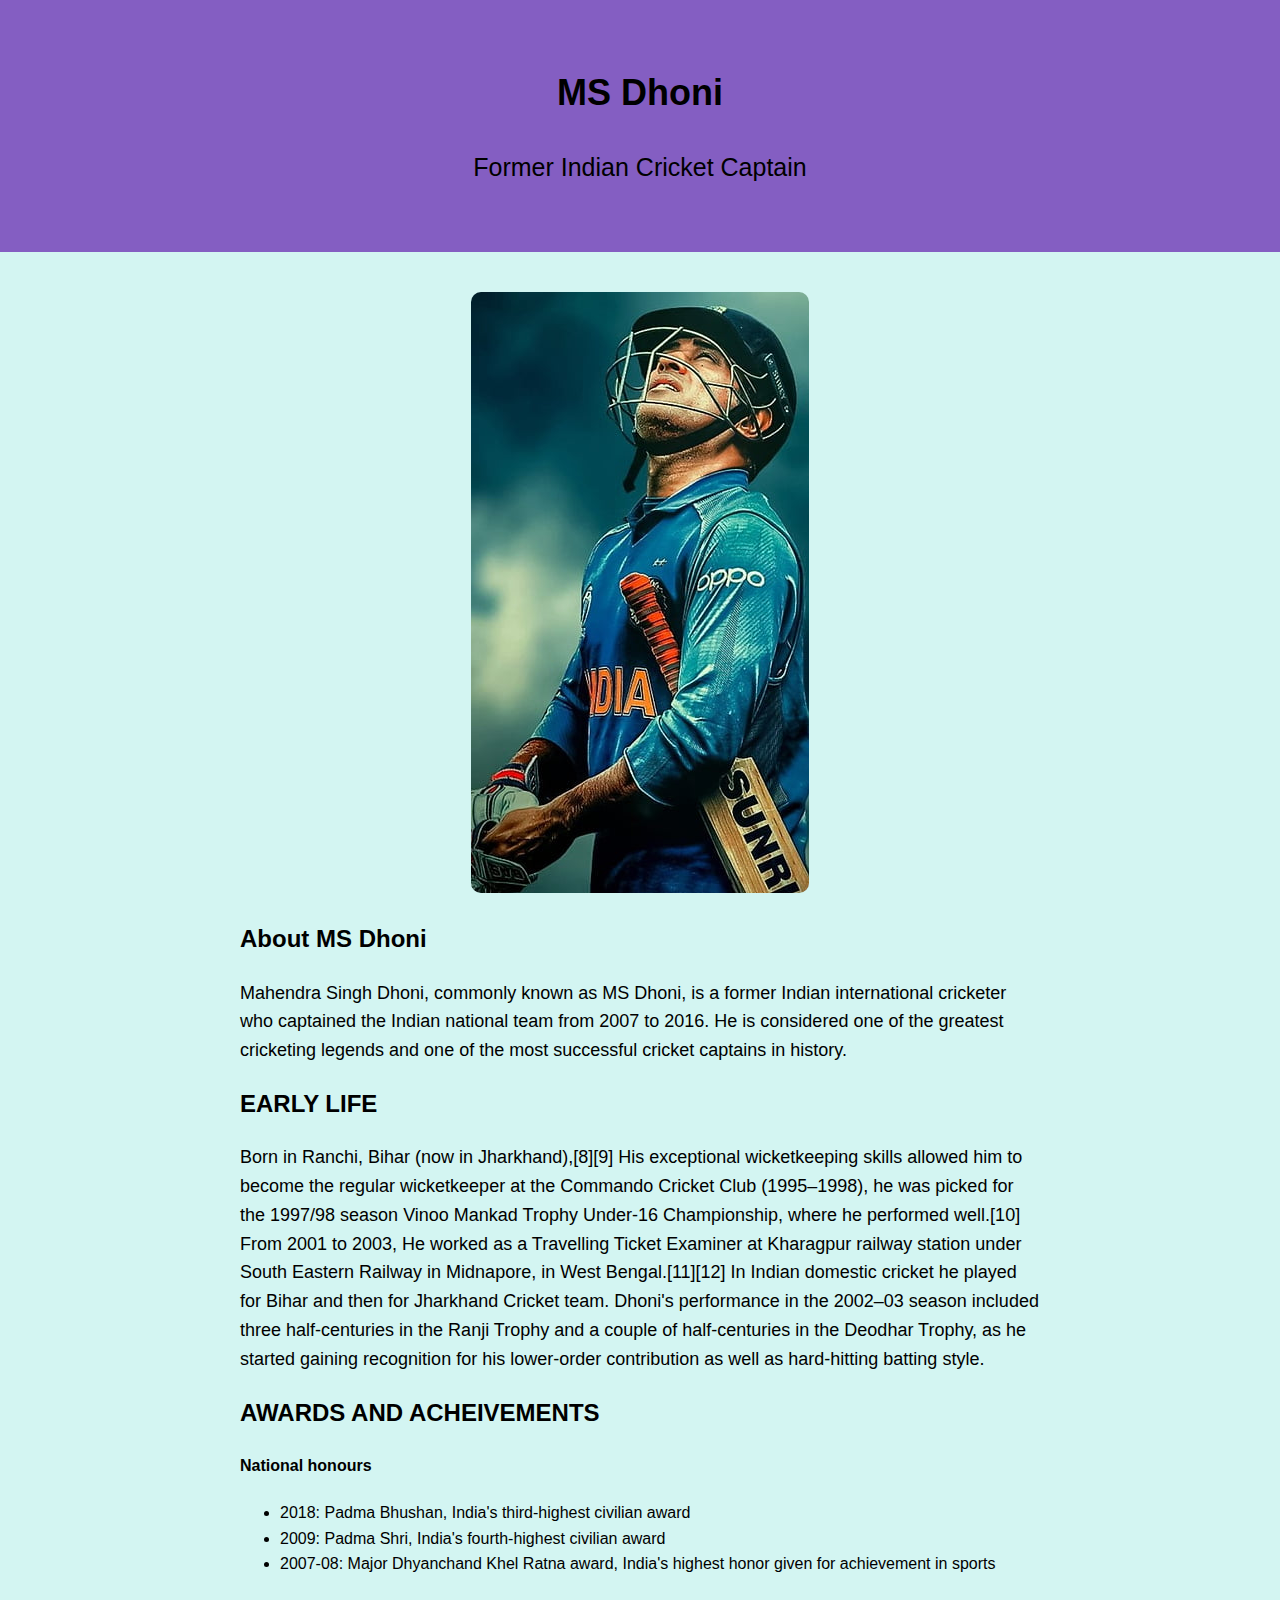
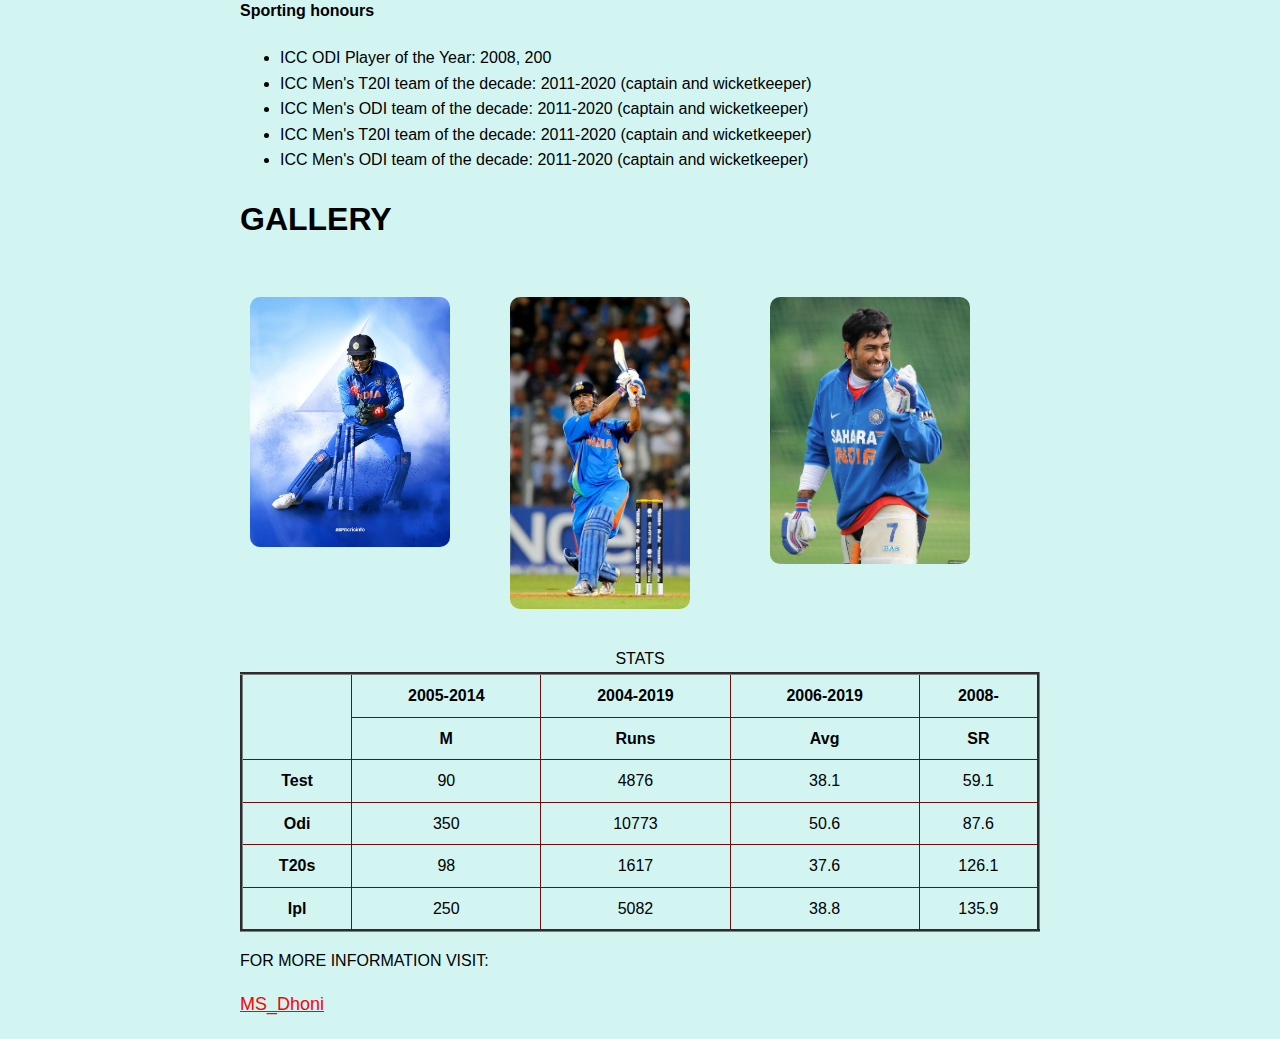
==== OIBSIP_TASK2/index.html @ a3fcbeb4 "Add files via upload" ====
<!DOCTYPE html>
<html>
<head>
  <title>MS Dhoni Tribute</title>
  <link rel="stylesheet" href="styles.css">
</head>
<body>
  <header>
    <h1>MS Dhoni</h1>
    <p>Former Indian Cricket Captain</p>
  </header>
  <main>
    <div class="image-container">
      <img src="wall.jpg" alt="MS Dhoni">
    </div>
    <div class="content">
      <h2>About MS Dhoni</h2>
      <p>
        Mahendra Singh Dhoni, commonly known as MS Dhoni, is a former Indian international cricketer
        who captained the Indian national team from 2007 to 2016. He is considered one of the greatest
        cricketing legends and one of the most successful cricket captains in history.
      </p>
      <h2>EARLY LIFE</h2>
      <p>
        Born in Ranchi, Bihar (now in Jharkhand),[8][9] His exceptional wicketkeeping skills allowed him to become the regular wicketkeeper at the Commando Cricket Club (1995–1998), he was picked for the 1997/98 season Vinoo Mankad Trophy Under-16 Championship, where he performed well.[10] From 2001 to 2003, He worked as a Travelling Ticket Examiner at Kharagpur railway station under South Eastern Railway in Midnapore, in West Bengal.[11][12] In Indian domestic cricket he played for Bihar and then for Jharkhand Cricket team. Dhoni's performance in the 2002–03 season included three half-centuries in the Ranji Trophy and a couple of half-centuries in the Deodhar Trophy, as he started gaining recognition for his lower-order contribution as well as hard-hitting batting style.
      </p>
      <h2>
        AWARDS AND ACHEIVEMENTS
      </h2>
      <h4>National honours</h4>
      <ul>
        <li>2018: Padma Bhushan, India's third-highest civilian award</li>
        <li>2009: Padma Shri, India's fourth-highest civilian award</li>
        <li>2007-08: Major Dhyanchand Khel Ratna award, India's highest honor given for achievement in sports</li>
      </ul>
      <h4>Sporting honours</h4>
      <ul>
        <li>ICC ODI Player of the Year: 2008, 200</li>
        <li>ICC Men's T20I team of the decade: 2011-2020 (captain and wicketkeeper)</li>
        <li>ICC Men's ODI team of the decade: 2011-2020 (captain and wicketkeeper)</li>
        <li>ICC Men's T20I team of the decade: 2011-2020 (captain and wicketkeeper)</li>
        <li>ICC Men's ODI team of the decade: 2011-2020 (captain and wicketkeeper)</li>
      </ul>
    </div>
    <h1>GALLERY</h1>
    <div class="gallery">
        <img src="msd.jpg" alt="msd" height="100" width="200">
    </div>
    <div class="gallery">
        <img src="msd2.jpg" alt="msd" height="50" width="180">
    </div>
    <div class="gallery">
        <img src="msd3.jpg" alt="msd" height="100" width="200">
    </div>
    &nbsp;
    &nbsp;
    &nbsp;
  <table>
    <table border = "3" width = "200%">
        <caption style="color: black;">STATS</caption>
    <tr>
        <th rowspan="2"></th>
        <th>2005-2014</th>
        <th>2004-2019</th>
        <th>2006-2019</th>
        <th>2008-</th>
      </tr>
    <tr>
      <th>M</th>
      <th>Runs</th>
      <th>Avg</th>
      <th>SR</th>
    </tr>
    <tr>
      <th>Test</th>
      <td>90</td>
      <td>4876</td>
      <td>38.1</td>
      <td>59.1</td>
    </tr>
    <tr>
      <th>Odi</th>
      <td>350</td>
      <td>10773</td>
      <td>50.6</td>
      <td>87.6</td>
    </tr>
    <tr>
      <th>T20s</th>
      <td>98</td>
      <td>1617</td>
      <td>37.6</td>
      <td>126.1</td>
    </tr>
    <tr>
      <th>Ipl</th>
      <td>250</td>
      <td>5082</td>
      <td>38.8</td>
      <td>135.9</td>
    </tr>
  </table>
  <div>
    <p>FOR MORE INFORMATION VISIT:</p>
    <a href="https://en.wikipedia.org/wiki/MS_Dhoni">MS_Dhoni</a>
  </div>
  </main>
</body>
</html>
---- OIBSIP_TASK2/styles.css ----
body {
    font-family: Arial, sans-serif;
    line-height: 1.6;
    margin: 0;
    padding: 0;
    background-color: rgba(55, 209, 196, 0.219);
  }
  
  header {
    text-align: center;
    background-color:#845EC2;
    color: rgb(red, green, blue);
    padding: 40px;
    font-size: 25px;
  }
  
  header h1 {
    font-size: 36px;
  }
  
  .image-container {
    text-align: center;
  }
  
  img {
    max-width: 100%;
    height: auto;
    border-radius: 10px;
    margin-top: 20px;
  }
  
  main {
    max-width: 800px;
    margin: 0 auto;
    padding: 20px;
  }
  
  .content h2 {
    font-size: 24px;
    margin-top: 20px;
  }
  
  .content p {
    font-size: 18px;
  }
  
  .gallery {
    float: left;
    width: 30%;
    padding: 10px;
  }
  table {
    border-collapse: collapse;
    width: 100%;
    margin-top: 20px;
  }
  
  th, td {
    border: 1px solid #750a0a;
    padding: 8px;
    text-align: center;
  }
  
a {
    color:red;
    align-content: center;
    font-size: large;
}
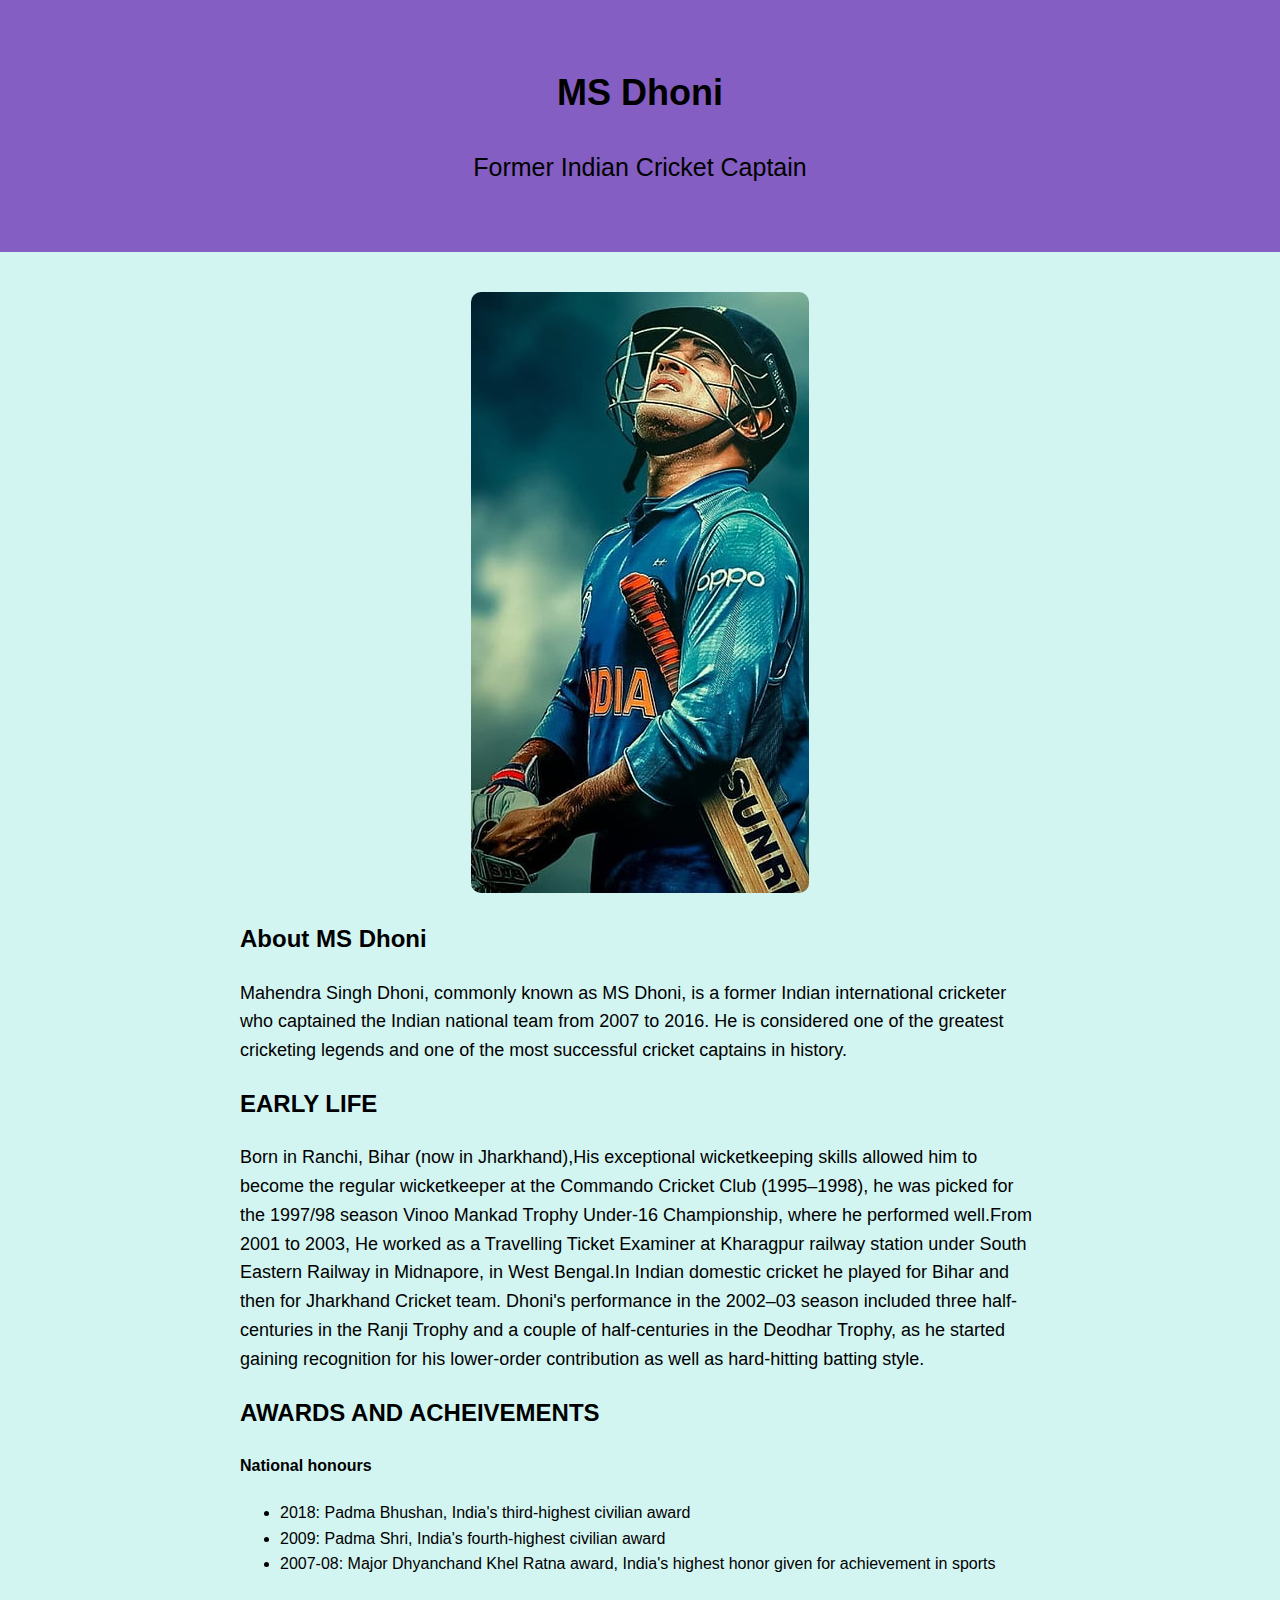
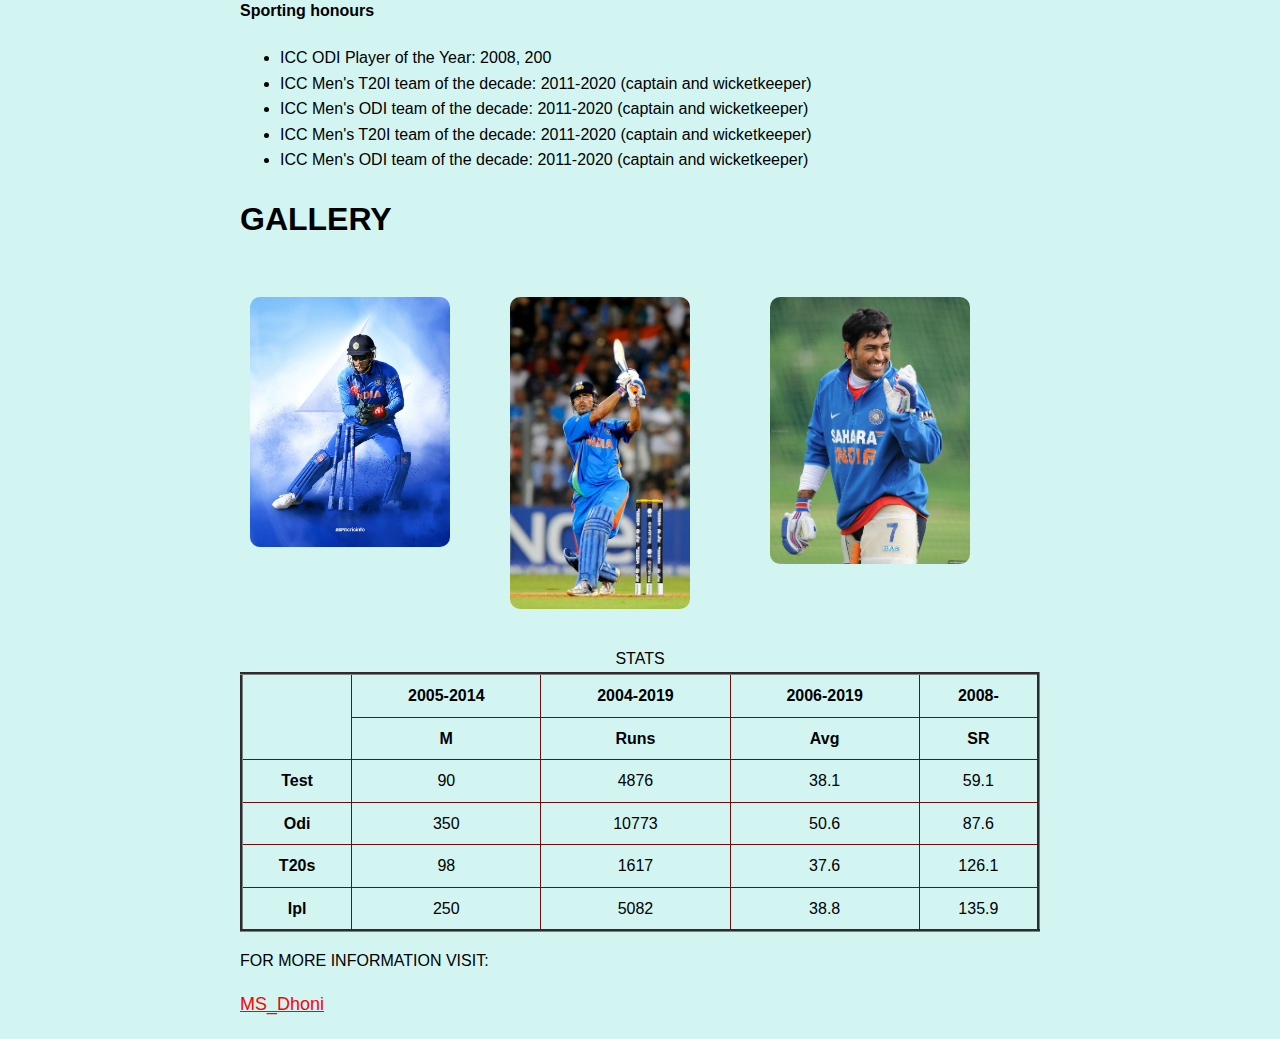
==== commit 5c83f072: "Add files to upload" ====
--- a/OIBSIP_TASK2/index.html
+++ b/OIBSIP_TASK2/index.html
@@ -22,7 +22,7 @@
       </p>
       <h2>EARLY LIFE</h2>
       <p>
-        Born in Ranchi, Bihar (now in Jharkhand),[8][9] His exceptional wicketkeeping skills allowed him to become the regular wicketkeeper at the Commando Cricket Club (1995–1998), he was picked for the 1997/98 season Vinoo Mankad Trophy Under-16 Championship, where he performed well.[10] From 2001 to 2003, He worked as a Travelling Ticket Examiner at Kharagpur railway station under South Eastern Railway in Midnapore, in West Bengal.[11][12] In Indian domestic cricket he played for Bihar and then for Jharkhand Cricket team. Dhoni's performance in the 2002–03 season included three half-centuries in the Ranji Trophy and a couple of half-centuries in the Deodhar Trophy, as he started gaining recognition for his lower-order contribution as well as hard-hitting batting style.
+        Born in Ranchi, Bihar (now in Jharkhand),His exceptional wicketkeeping skills allowed him to become the regular wicketkeeper at the Commando Cricket Club (1995–1998), he was picked for the 1997/98 season Vinoo Mankad Trophy Under-16 Championship, where he performed well.From 2001 to 2003, He worked as a Travelling Ticket Examiner at Kharagpur railway station under South Eastern Railway in Midnapore, in West Bengal.In Indian domestic cricket he played for Bihar and then for Jharkhand Cricket team. Dhoni's performance in the 2002–03 season included three half-centuries in the Ranji Trophy and a couple of half-centuries in the Deodhar Trophy, as he started gaining recognition for his lower-order contribution as well as hard-hitting batting style.
       </p>
       <h2>
         AWARDS AND ACHEIVEMENTS
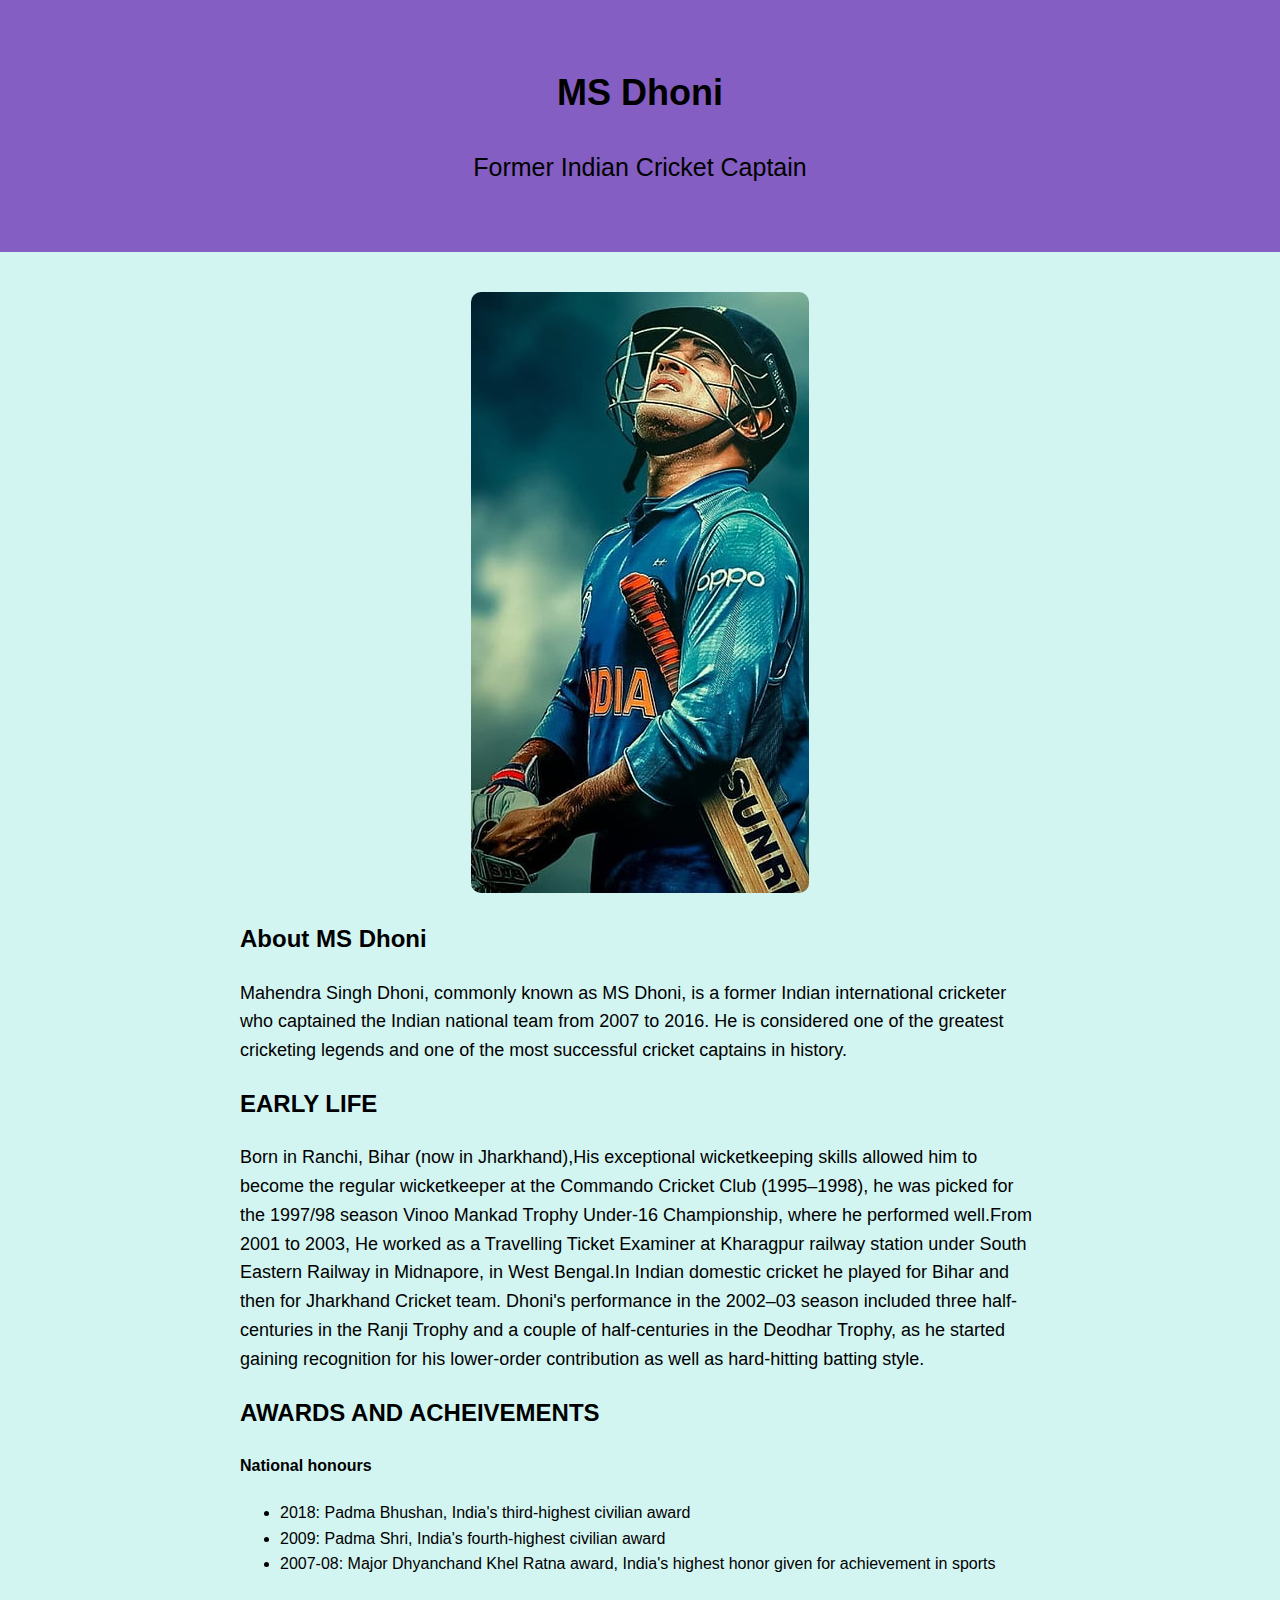
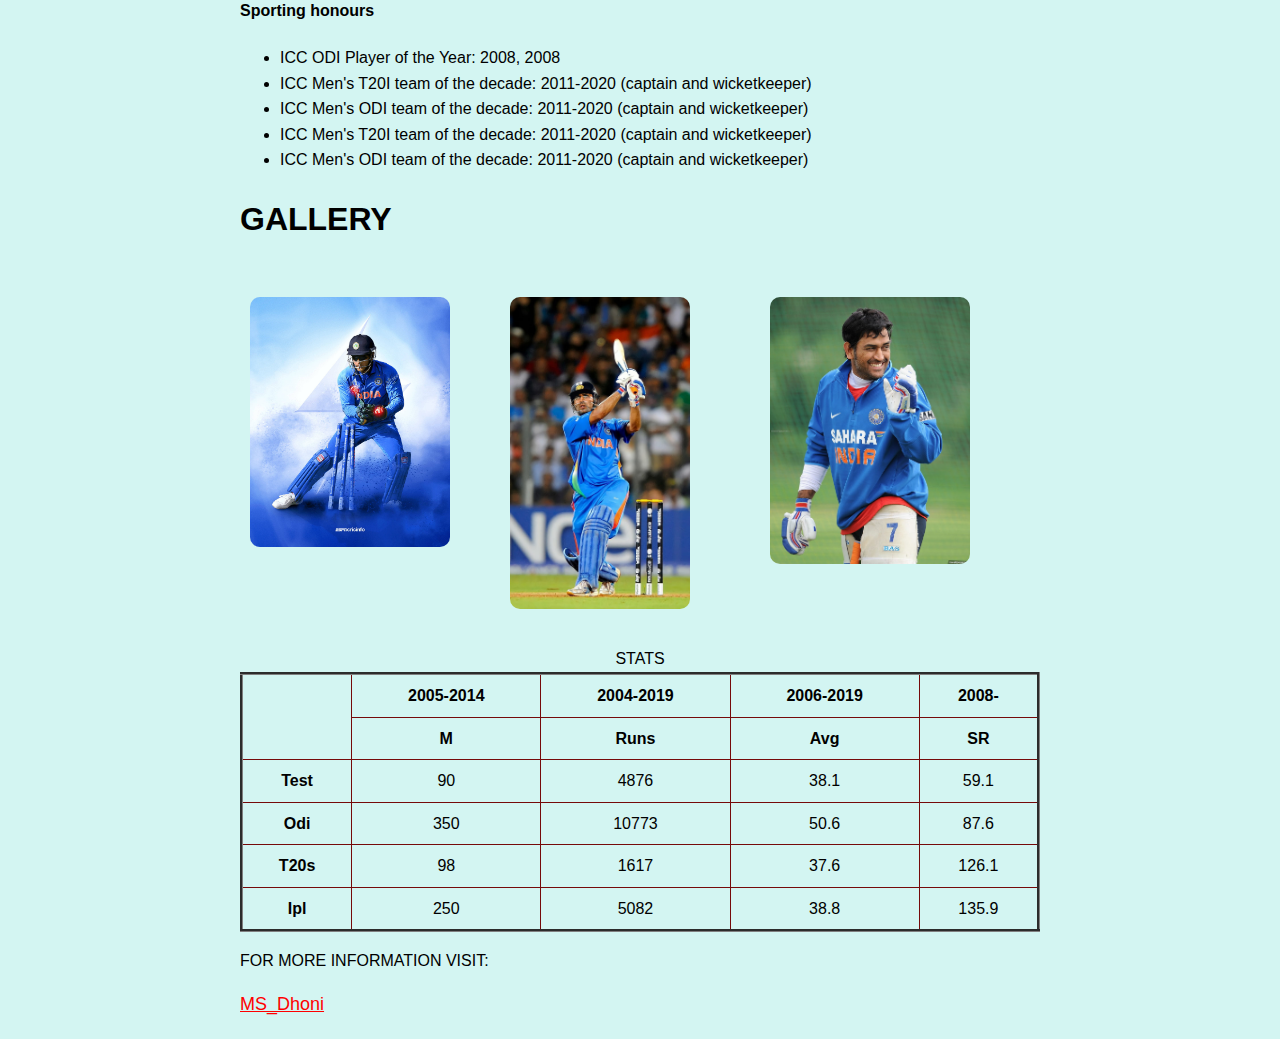
==== commit a7d5c62c: "Add files to upload" ====
--- a/OIBSIP_TASK2/index.html
+++ b/OIBSIP_TASK2/index.html
@@ -35,7 +35,7 @@
       </ul>
       <h4>Sporting honours</h4>
       <ul>
-        <li>ICC ODI Player of the Year: 2008, 200</li>
+        <li>ICC ODI Player of the Year: 2008, 2008</li>
         <li>ICC Men's T20I team of the decade: 2011-2020 (captain and wicketkeeper)</li>
         <li>ICC Men's ODI team of the decade: 2011-2020 (captain and wicketkeeper)</li>
         <li>ICC Men's T20I team of the decade: 2011-2020 (captain and wicketkeeper)</li>
